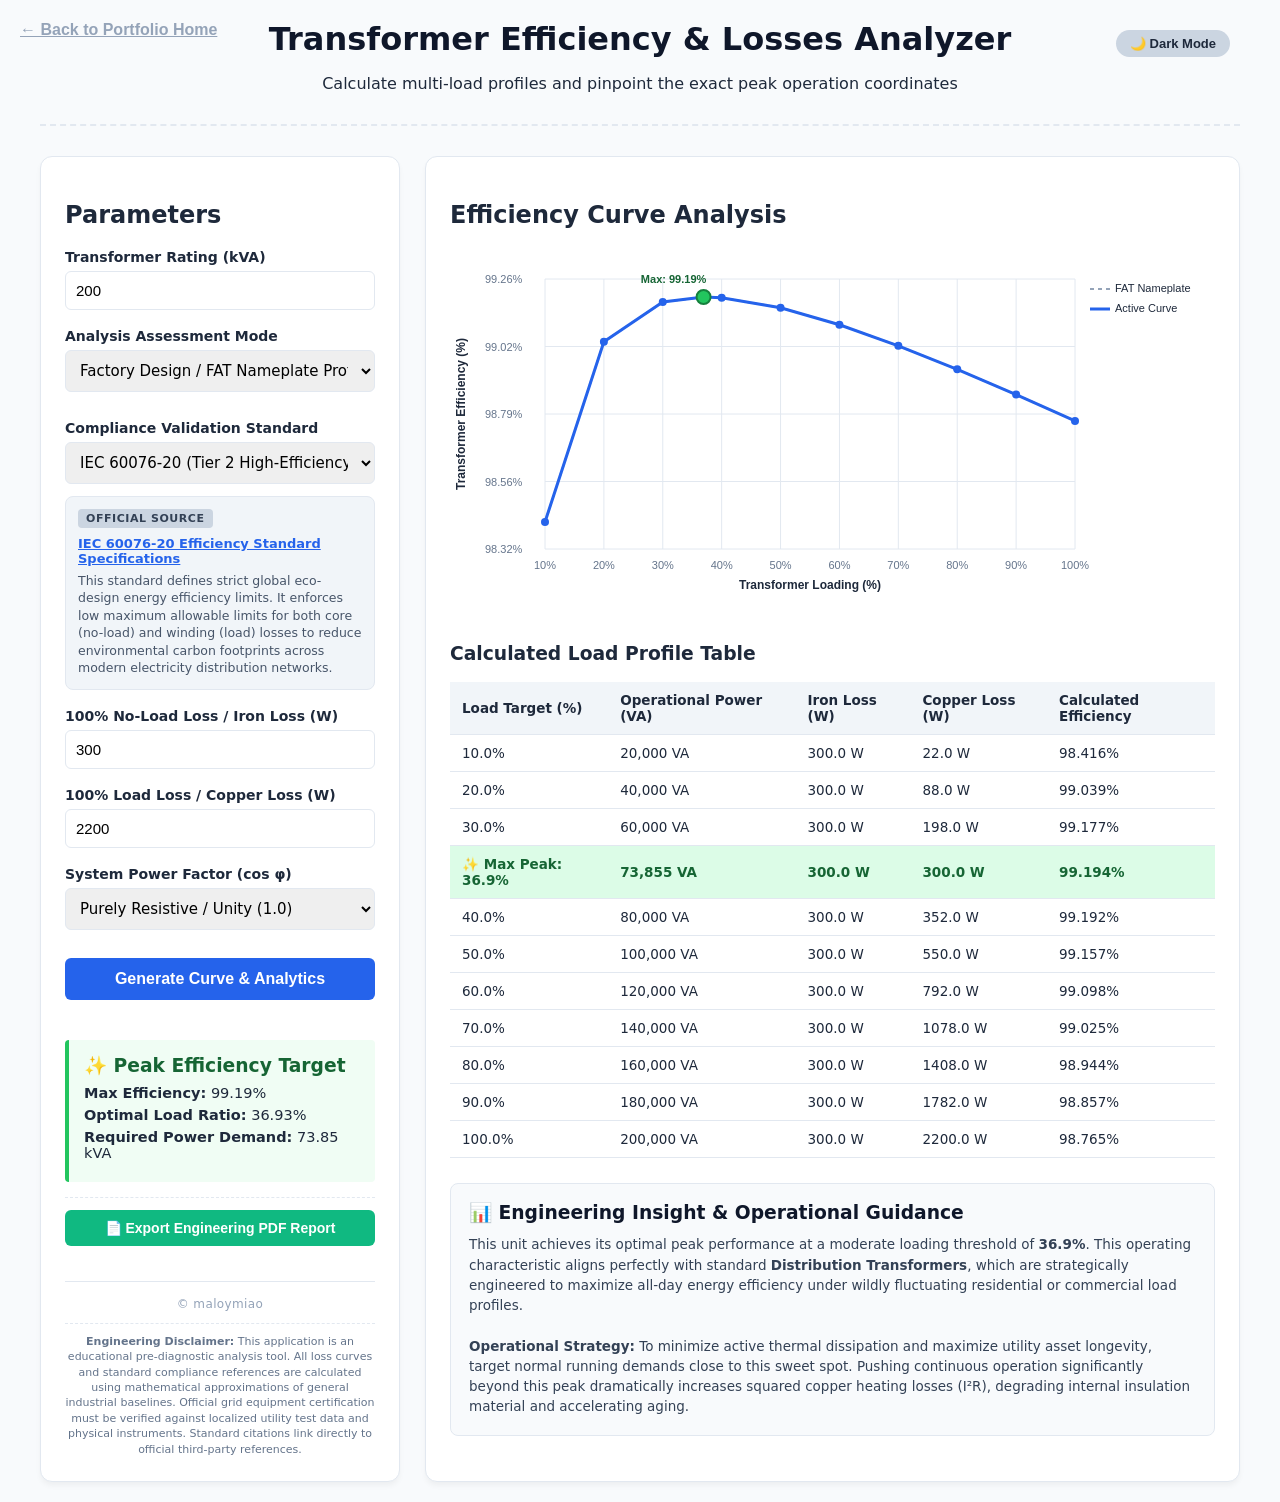
==== Transformer_eff.html @ 522612ad "Update Transformer_eff.html" ====
<!DOCTYPE html>
<html lang="en">
<head>
    <meta charset="UTF-8">
    <meta name="viewport" content="width=device-width, initial-scale=1.0">
    <title>Transformer Efficiency Profile Analyzer</title>
    <!-- Linked external style rules sheet -->
    <link rel="stylesheet" href="tx_eff_style.css">
</head>
<body>

    <div class="nav-control-header" style="position: fixed !important; top: 20px !important; left: 20px !important; z-index: 999999 !important; width: auto !important; background: transparent !important;">
        <a href="index.html" class="back-home-link" style="font-family: 'Nunito', sans-serif !important; font-size: 16px !important; font-weight: 700 !important; color: #94a3b8 !important; text-decoration: underline !important;">&larr; Back to Portfolio Home</a>
    </div>

    <div class="container">
        <header style="position: relative;">
            <h1>Transformer Efficiency & Losses Analyzer</h1>
            <p>Calculate multi-load profiles and pinpoint the exact peak operation coordinates</p>
            
            <!-- Dynamic Theme Mode Switch Button Interface Control -->
            <button id="themeToggleBtn" onclick="toggleDashboardTheme()" style="position: absolute; top: 10px; right: 10px; width: auto; padding: 6px 14px; font-size: 13px; font-weight: 600; background-color: #cbd5e1; color: #1e293b; border-radius: 20px; border: none; cursor: pointer; transition: all 0.2s;">
                🌙 Dark Mode
            </button>
        </header>

        
        <div class="grid">
            <!-- LEFT PANEL: All inputs, dropdowns, and results housed inside ONE card -->
            <div class="card">
                <h2>Parameters</h2>
                <form id="transformerForm">
                    <!-- 1. Transformer Capacity Input -->
                    <div class="form-group">
                        <label for="capacity">Transformer Rating (kVA)</label>
                        <input type="number" id="capacity" value="200" min="1" step="any" required>
                    </div>

                    <!-- Insert directly below the Transformer Capacity input field group -->
                    <div class="form-group">
                        <label for="analysisMode">Analysis Assessment Mode</label>
                        <select id="analysisMode" style="width: 100%; padding: 10px; border: 1px solid var(--border); border-radius: 6px; font-size: 15px; font-family: inherit; margin-bottom: 10px;" onchange="toggleAnalysisMode()">
                            <option value="FACTORY" selected>Factory Design / FAT Nameplate Profile</option>
                            <option value="FIELD_AUDIT">In-Service Transformer Condition Assessment</option>
                        </select>
                    </div>

                    <!-- Field Diagnostic Inputs Container (Hidden by default) -->
                    <div id="fieldDiagnosticInputs" style="display: none; padding: 12px; background-color: #f0fdf4; border-radius: 8px; border: 1px solid #bbf7d0; margin-bottom: 18px;">
                        <h4 style="margin: 0 0 10px 0; color: #166534; font-size: 13px;">⚡ Active Field Operating Parameters</h4>
    
                    <div class="form-group" style="margin-bottom: 10px;">
                        <label for="presentLoadKva" style="font-size: 12px; color: #475569;">Actual Operating Demand (Active kVA Load)</label>
                        <input type="number" id="presentLoadKva" value="100" min="0" step="any" style="padding: 6px 10px; font-size: 14px;">
                    </div>

                    <div class="form-group" style="margin-bottom: 10px;">
                        <label for="coolingType" style="font-size: 12px; color: #475569;">Insulation / Cooling Configuration Type</label>
                        <select id="coolingType" onchange="calculateAndPlot()" style="padding: 6px 10px; font-size: 14px; width: 100%; background-color: var(--card-bg); color: var(--text); border: 1px solid var(--border); border-radius: 6px;">
                            <option value="OIL_FILLED" selected>Liquid-Immersed (Oil-Cooled / ONAN / ONAF)</option>
                            <option value="DRY_TYPE">Dry-Type (Air-Cooled / Cast Resin / AN)</option>
                        </select>
                    </div>
    
                    <div class="form-group" style="margin-bottom: 5px;">
                        <label for="assetAge" style="font-size: 12px; color: #475569;">Asset In-Service Age (Years in Operation)</label>
                        <select id="assetAge" style="padding: 6px 10px; font-size: 14px; width: 100%; background-color: var(--card-bg); color: var(--text); border: 1px solid var(--border); border-radius: 6px;">
                            <option value="1.0" selected>New / Under 3 Years (No Correction)</option>
                            <option value="1.05">3 to 8 Years (+5% Copper Resistance Aging Factor)</option>
                            <option value="1.12">8 to 15 Years (+12% Copper Resistance Aging Factor)</option>
                            <option value="1.20">Over 15 Years (+20% Severe Degradation Thermal Factor)</option>
                        </select>
                    </div>
                </div>

                    <!-- 2. Compliance Dropdown & Citation Box -->
                    <div class="form-group">
                        <label for="standardRule">Compliance Validation Standard</label>
                        <select id="standardRule" style="width: 100%; padding: 10px; border: 1px solid var(--border); border-radius: 6px; font-size: 15px; font-family: inherit;">
                            <option value="IEC_TIER2">IEC 60076-20 (Tier 2 High-Efficiency Core Limits)</option>
                            <option value="IEEE_C57">IEEE C57.12.00 (Standard Industrial Baseline Limits)</option>
                        </select>
                        
                        <!-- Citation widget directly beneath the standard choice -->
                        <div id="standardCitationWrapper" style="margin-top: 12px; padding: 12px; background-color: #f1f5f9; border-radius: 8px; border: 1px solid var(--border);">
                            <div style="display: flex; align-items: center; margin-bottom: 6px; gap: 8px; flex-wrap: wrap;">
                                <span style="font-size: 11px; font-weight: 700; text-transform: uppercase; letter-spacing: 0.05em; background-color: #cbd5e1; color: #334155; padding: 3px 8px; border-radius: 4px; display: inline-block;">
                                    Official Source
                                </span>
                                <a id="standardCitationLink" href="https://taishantransformer.com" target="_blank" style="color: var(--primary); font-size: 13px; font-weight: 600; text-decoration: underline;">
                                    IEC 60076-20 Efficiency Standard Specifications
                                </a>
                            </div>
                            <p id="standardSummaryText" style="margin: 0; font-size: 12.5px; color: #475569; line-height: 1.4;">
                                This standard defines strict global eco-design energy efficiency limits. It enforces low maximum allowable limits for both core (no-load) and winding (load) losses to reduce environmental carbon footprints across modern electricity distribution networks.
                            </p>
                        </div>
                    </div>

                    <!-- 3. No-Load Loss Input -->
                    <div class="form-group">
                        <label for="ironLoss">100% No-Load Loss / Iron Loss (W)</label>
                        <input type="number" id="ironLoss" value="300" min="1" step="any" required>
                    </div>

                    <!-- 4. Full-Load Loss Input -->
                    <div class="form-group">
                        <label for="copperLoss">100% Load Loss / Copper Loss (W)</label>
                        <input type="number" id="copperLoss" value="2200" min="1" step="any" required>
                    </div>

                    <!-- 5. System Power Factor Dropdown -->
                    <div class="form-group">
                        <label for="powerFactorPreset">System Power Factor (cos φ)</label>
                        <select id="powerFactorPreset" style="width: 100%; padding: 10px; border: 1px solid var(--border); border-radius: 6px; font-size: 15px; font-family: inherit; margin-bottom: 10px;" onchange="toggleCustomPfField()">
                            <option value="1.0" selected>Purely Resistive / Unity (1.0)</option>
                            <option value="0.85">Standard Industrial Load (0.85)</option>
                            <option value="0.80">Commercial Baseline (0.80)</option>
                            <option value="0.70">Heavy Induction / Motors (0.70)</option>
                            <option value="CUSTOM">Custom Value...</option>
                        </select>
                        
                        <div id="customPfWrapper" style="display: none;">
                            <label for="powerFactor" style="font-size: 12px; color: #64748b; margin-top: 5px;">Enter Custom Power Factor</label>
                            <input type="number" id="powerFactor" value="1.0" min="0.1" max="1.0" step="0.01">
                        </div>
                    </div>

                    <button type="submit" style="margin-bottom: 20px;">Generate Curve & Analytics</button>
                </form>

                <!-- Peak Efficiency Summary Stays inside the parameters card panel -->
                <div id="peakSummary" class="results-box" style="display: none;">
                    <h3>✨ Peak Efficiency Target</h3>
                    <p><strong>Max Efficiency:</strong> <span id="maxEffVal">0.00</span>%</p>
                    <p><strong>Optimal Load Ratio:</strong> <span id="maxEffLoad">0.00</span>%</p>
                    <p><strong>Required Power Demand:</strong> <span id="maxEffKva">0.00</span> kVA</p>
                </div>
                    <div id="pdfExportContainer" style="margin-top: 15px; padding-top: 12px; border-top: 1px dashed var(--border);">
                        <button type="button" id="downloadPdfBtn" onclick="generatePdfReport()" style="width: 100%; padding: 10px 14px; font-size: 14px; font-weight: 600; background-color: #10b981; color: white; border: none; border-radius: 6px; cursor: pointer; transition: background 0.2s; display: flex; align-items: center; justify-content: center; gap: 6px;">
                            📄 Export Engineering PDF Report
                        </button>
                    </div>
                    <div id="reportFooterGroup" style="margin-top: 35px;">
                    
                    <div style="border-top: 1px solid var(--border); padding-top: 15px; text-align: center; font-size: 12px; color: #94a3b8; font-weight: 500; letter-spacing: 0.03em; margin-bottom: 12px;">
                        © maloymiao
                    </div>
                        <div style="font-size: 11px; color: #64748b; text-align: center; max-width: 500px; margin-left: auto; margin-right: auto; line-height: 1.4; padding-top: 10px; border-top: 1px dashed var(--border);">
                            <strong>Engineering Disclaimer:</strong> This application is an educational pre-diagnostic analysis tool. All loss curves and standard compliance references are calculated using mathematical approximations of general industrial baselines. Official grid equipment certification must be verified against localized utility test data and physical instruments. Standard citations link directly to official third-party references.
                        </div>
                    </div>
                </div>

            <!-- RIGHT PANEL: Stays completely clean for visual analysis charts and tables -->
            <div class="card">
                <h2>Efficiency Curve Analysis</h2>
                <div style="position: relative; width: 100%; height: 350px; margin-bottom: 20px;">
                    <canvas id="efficiencyChart"></canvas>
                </div>
                
                <div class="table-container">
                    <h3>Calculated Load Profile Table</h3>
                    <table id="dataTable">
                        <thead>
                            <tr>
                                <th>Load Target (%)</th>
                                <th>Operational Power (VA)</th>
                                <th>Iron Loss (W)</th>
                                <th>Copper Loss (W)</th>
                                <th>Calculated Efficiency</th>
                            </tr>
                        </thead>
                        <tbody></tbody>
                    </table>
                    <!-- Paste directly underneath the closing table tag on the right side card -->
                    <div id="engineeringConclusionBox" style="margin-top: 25px; padding: 18px; background-color: #f8fafc; border-radius: 8px; border: 1px solid var(--border); display: none;">
                        <h3 style="margin: 0 0 10px 0; color: #0f172a; display: flex; align-items: center; gap: 6px;">
                            📊 Engineering Insight & Operational Guidance
                        </h3>
                        <p id="conclusionText" style="margin: 0; font-size: 13.5px; color: #334155; line-height: 1.5;">
                            Generating operational recommendations...
                        </p>
                    </div>
                </div>
            </div>
        </div>
    </div>

    <!-- Linked decoupled javascript file logic script -->
    <script src="tx_eff_app.js"></script>
</body>
</html>
---- tx_eff_style.css ----
:root {
    --primary: #2563eb;
    --primary-hover: #1d4ed8;
    --bg: #f8fafc;
    --card-bg: #ffffff;
    --text: #1e293b;
    --border: #e2e8f0;
}

/* ========================================================================= */
/* INJECT THESE DARK MODE CSS COLOR VARIABLE THEMES OVERRIDES HERE: */
/* ========================================================================= */
body.dark-theme {
    --bg: #0f172a;          /* Dark Slate Midnight background color */
    --card-bg: #1e293b;     /* Deep card workspace backgrounds */
    --text: #f1f5f9;         /* High contrast soft white text titles */
    --border: #334155;       /* Subdued charcoal border lines boundaries */
}

/* Dark layout refinement overrides for table headers, form inputs, and buttons */
body.dark-theme th { background-color: #334155; color: #f1f5f9; }
body.dark-theme input, body.dark-theme select { background-color: #1e293b; color: #f1f5f9; border-color: #334155; }
body.dark-theme #standardCitationWrapper { background-color: #334155; border-color: #475569; }
body.dark-theme #standardCitationWrapper p { color: #cbd5e1 !important; }
body.dark-theme #engineeringConclusionBox { background-color: #334155; border-color: #475569; }
body.dark-theme #engineeringConclusionBox p { color: #cbd5e1 !important; }
body.dark-theme h1, body.dark-theme h2, body.dark-theme h3 { color: #ffffff !important; }
body.dark-theme tr:hover { background-color: #334155; }
body.dark-theme #fieldDiagnosticInputs { background-color: #1e293b; border-color: #334155; }
body.dark-theme #fieldDiagnosticInputs h4 { color: #22c55e !important; }
/* ========================================================================= */

body {
    font-family: 'Segoe UI', system-ui, -apple-system, sans-serif;
    background-color: var(--bg);
    color: var(--text);
    margin: 0;
    padding: 20px;
}

.container {
    max-width: 1200px;
    margin: 0 auto;
}

header {
    text-align: center;
    margin-bottom: 30px;
    border-bottom: 2px dashed var(--border);
    padding-bottom: 15px;
}

h1 { 
    margin: 0 0 5px 0; 
    color: #0f172a; 
}

.grid {
    display: grid;
    grid-template-columns: 1fr;
    gap: 25px;
}

@media (min-width: 768px) {
    .grid { grid-template-columns: 360px 1fr; }
}

.card {
    background: var(--card-bg);
    padding: 24px;
    border-radius: 12px;
    box-shadow: 0 4px 6px -1px rgb(0 0 0 / 0.05);
    border: 1px solid var(--border);
}

.form-group { 
    margin-bottom: 18px; 
}

label {
    display: block;
    font-weight: 600;
    margin-bottom: 6px;
    font-size: 14px;
}

input {
    width: 100%;
    padding: 10px;
    border: 1px solid var(--border);
    border-radius: 6px;
    font-size: 15px;
    box-sizing: border-box;
}

input:focus {
    outline: 2px solid var(--primary);
    outline-offset: -1px;
}

button {
    width: 100%;
    padding: 12px;
    background-color: var(--primary);
    color: white;
    border: none;
    border-radius: 6px;
    font-size: 16px;
    font-weight: 600;
    cursor: pointer;
    transition: background 0.2s;
}

button:hover { 
    background-color: var(--primary-hover); 
}

.results-box {
    margin-top: 20px;
    padding: 15px;
    background-color: #f0fdf4;
    border-left: 4px solid #22c55e;
    border-radius: 4px;
}

.results-box h3 { 
    margin: 0 0 8px 0; 
    color: #166534; 
}

.results-box p { 
    margin: 6px 0; 
    font-size: 14.5px; 
}

.table-container { 
    margin-top: 25px; 
    overflow-x: auto; 
}

table {
    width: 100%;
    border-collapse: collapse;
    text-align: left;
    font-size: 13.5px;
}

th, td { 
    padding: 10px 12px; 
    border-bottom: 1px solid var(--border); 
}

th { 
    background-color: #f1f5f9; 
    font-weight: 600; 
}

tr:hover { 
    background-color: #f8fafc; 
}

.highlight {
    background-color: #dcfce7 !important;
    font-weight: bold;
    color: #166534;
}

/* Highlights empty required inputs with a soft amber border outline */
input:invalid {
    border-color: #f59e0b;
    background-color: #fffbeb;
}
/* Restructures tables and charts seamlessly for narrow mobile viewports */
@media (max-width: 600px) {
    body {
        padding: 10px; /* Gives more room on tight screens */
    }
    th, td {
        padding: 8px 6px; /* Shrinks cell spacing slightly */
        font-size: 11px;  /* Shrinks text size so it fits perfectly on phone screens */
    }
    h1 {
        font-size: 22px; /* Scales header down safely */
    }
}

/* ========================================================================= */
/* INJECT OR REPLACE THESE HIGH-CONTRAST MOBILE RESPONSIVE DARK OVERRIDES */
/* ========================================================================= */
body.dark-theme .results-box { 
    background-color: #064e3b !important; /* Deep forest green container */
    border-left: 5px solid #22c55e !important; 
}
body.dark-theme .results-box h3 { color: #4ade80 !important; } /* Bright light-green titles */
body.dark-theme .results-box p, body.dark-theme .results-box span { color: #f1f5f9 !important; } /* Crisp white text variables */

body.dark-theme #dataTable tr[style*="background-color"] { 
    background-color: #78350f !important; /* Rich amber-brown instead of bright yellow */
    color: #fef3c7 !important; /* Crisp cream white row text strings */
}

body.dark-theme #engineeringConclusionBox { 
    background-color: #1e293b !important; /* Deep solid charcoal background panel card */
    border-color: #475569 !important; 
}
body.dark-theme #engineeringConclusionBox h3 { color: #ffffff !important; }
body.dark-theme #engineeringConclusionBox p, body.dark-theme #engineeringConclusionBox strong { 
    color: #cbd5e1 !important; /* High contrast soft gray reading text */
}

body.dark-theme #standardCitationWrapper { 
    background-color: #1e293b !important; /* Deep solid charcoal parameter citation box */
    border-color: #475569 !important; 
}
body.dark-theme #standardCitationWrapper p { color: #cbd5e1 !important; }
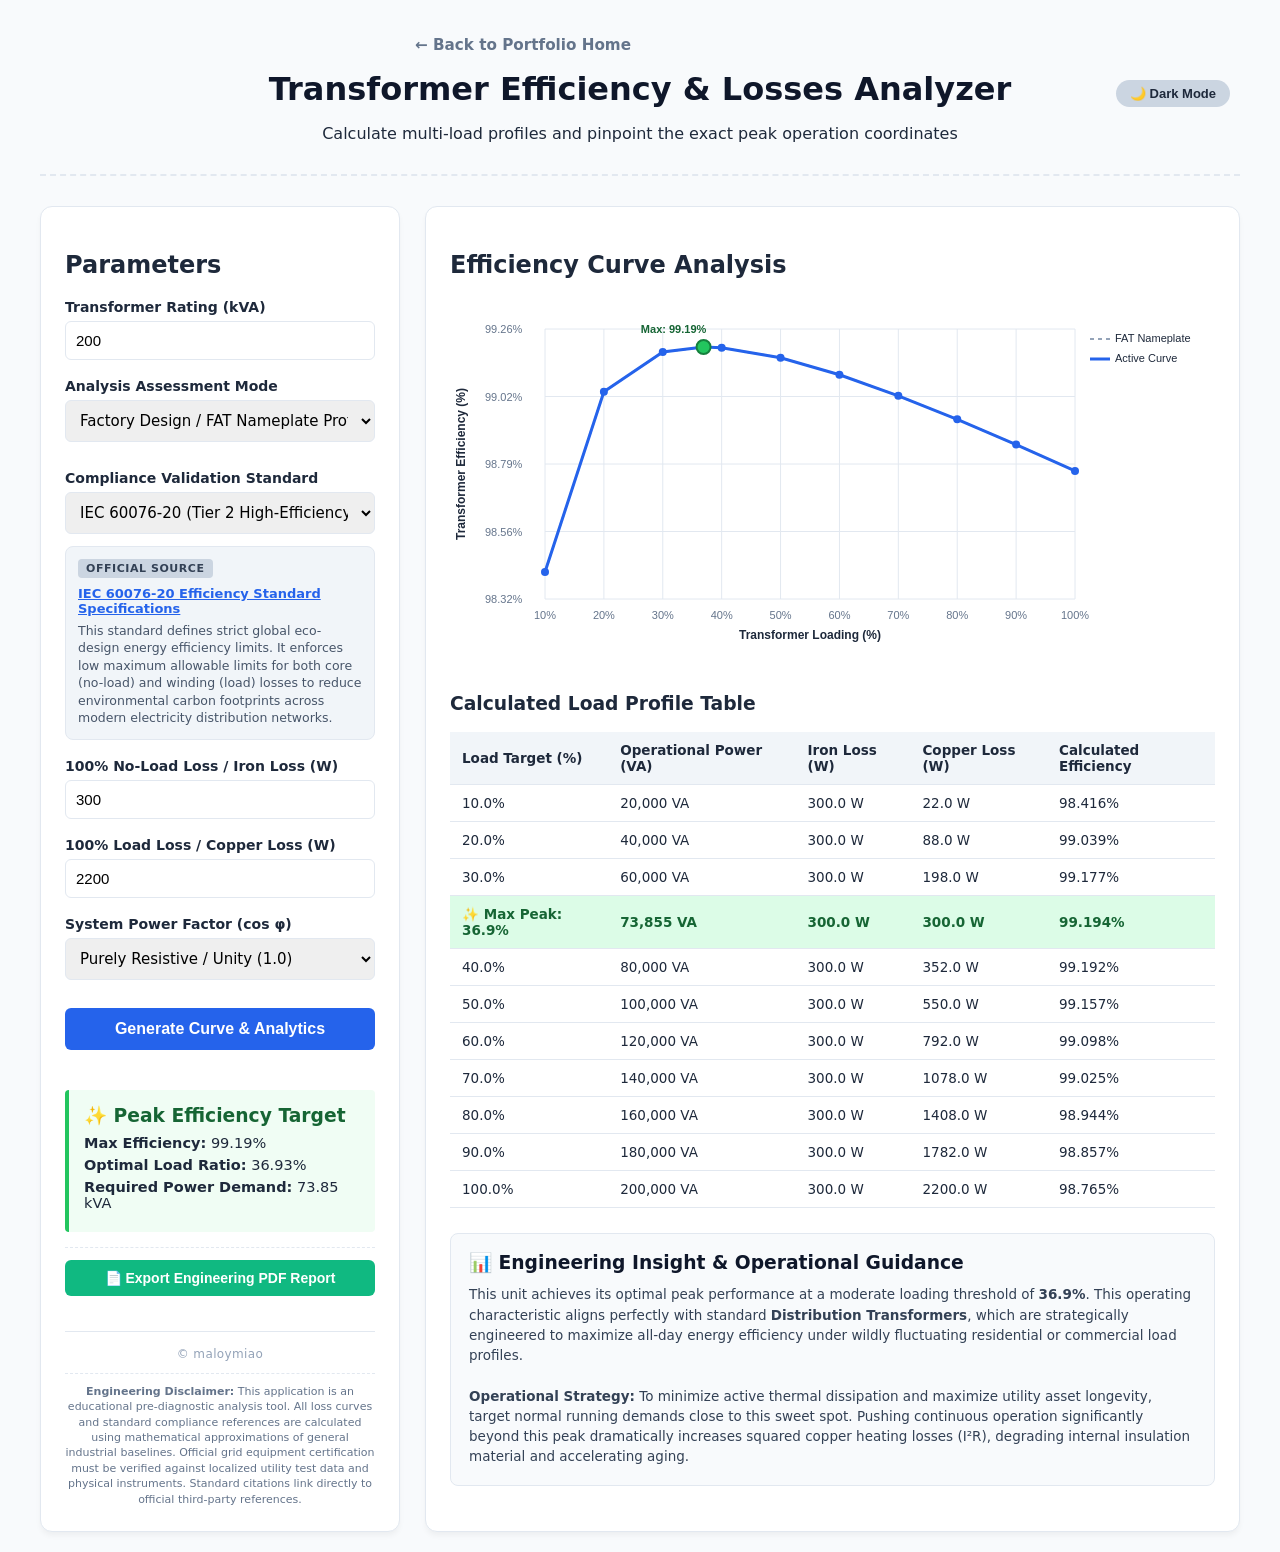
==== commit c6ef069b: "Add files via upload" ====
--- a/Transformer_eff.html
+++ b/Transformer_eff.html
@@ -9,8 +9,11 @@
 </head>
 <body>
 
-    <div class="nav-control-header" style="position: fixed !important; top: 20px !important; left: 20px !important; z-index: 999999 !important; width: auto !important; background: transparent !important;">
-        <a href="index.html" class="back-home-link" style="font-family: 'Nunito', sans-serif !important; font-size: 16px !important; font-weight: 700 !important; color: #94a3b8 !important; text-decoration: underline !important;">&larr; Back to Portfolio Home</a>
+    <!-- Clean, Static Navigation Link Row that disappears naturally when you scroll down -->
+    <div style="width: 100%; max-width: 450px; margin: 1rem auto 1rem auto; padding: 0 15px; display: flex; justify-content: flex-start;">
+        <a href="index.html" style="color: #64748b; text-decoration: none; font-size: 0.95rem; font-weight: 700; display: inline-flex; align-items: center; gap: 6px; transition: color 0.2s;">
+            &larr; Back to Portfolio Home
+        </a>
     </div>
 
     <div class="container">
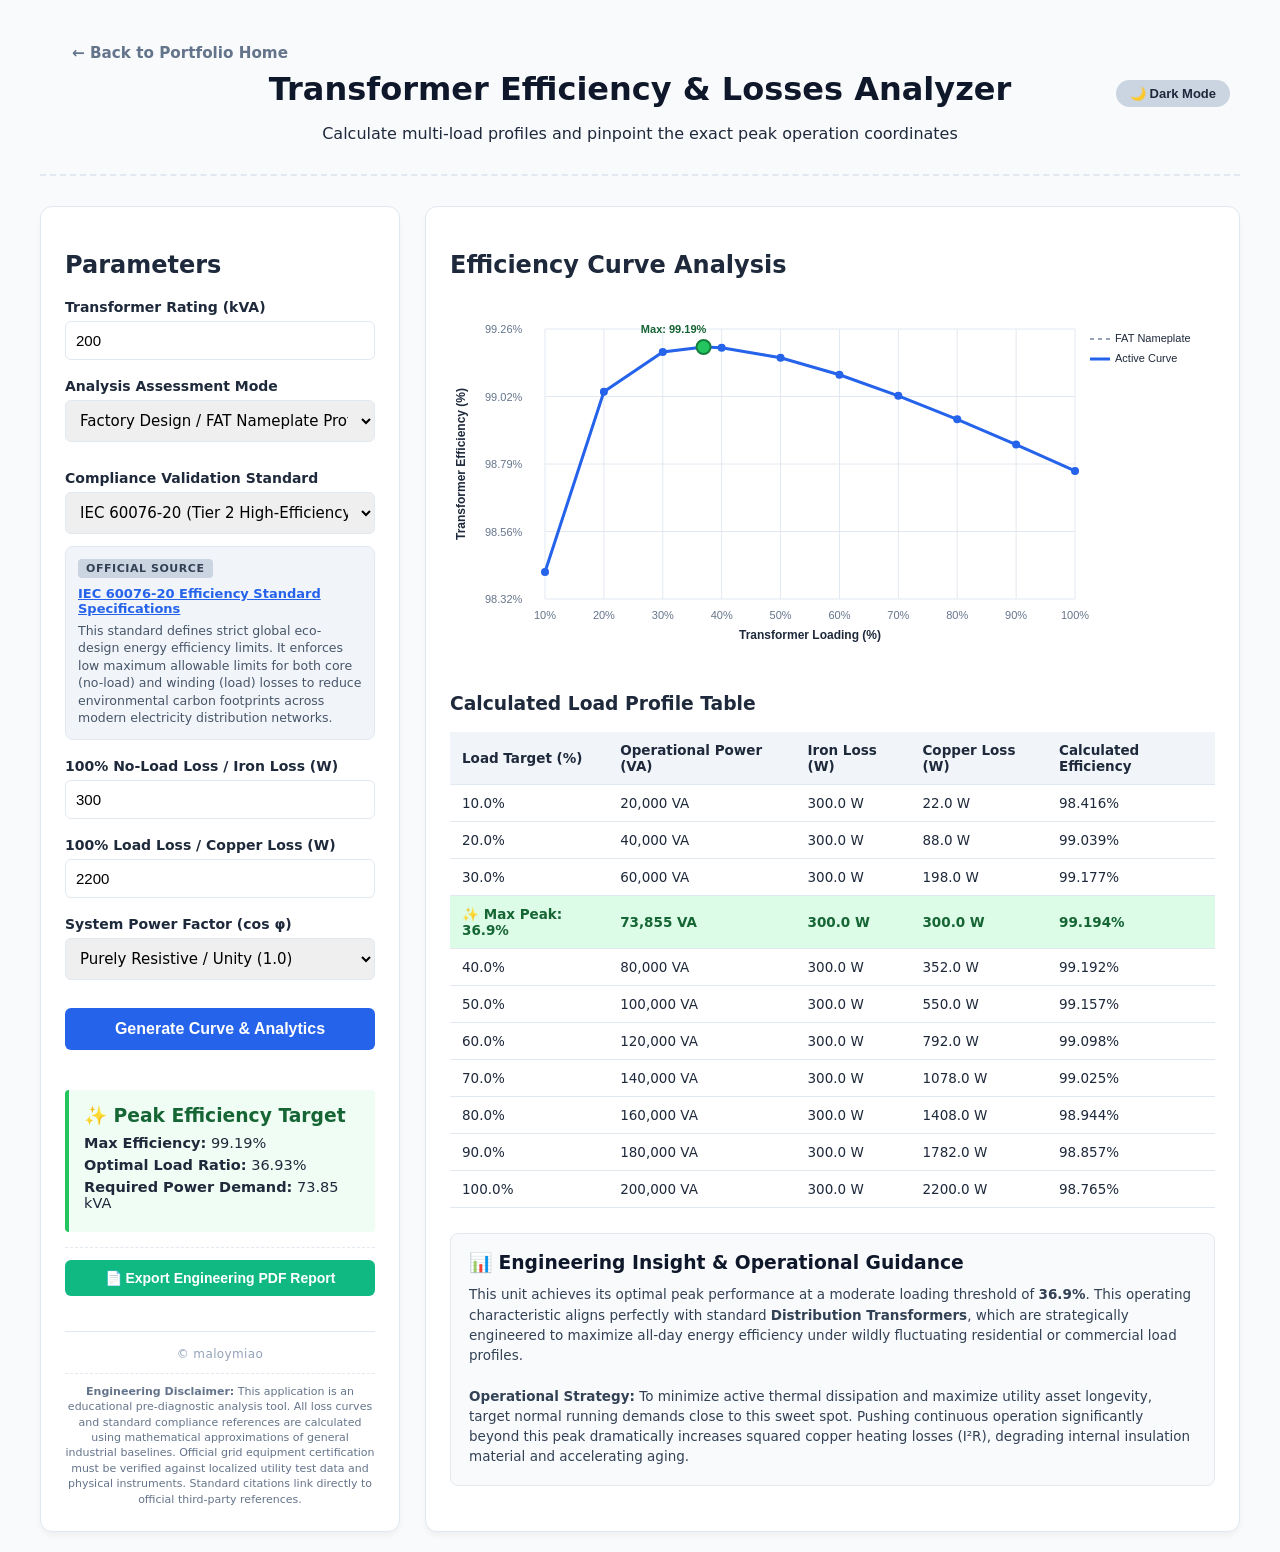
==== commit 20e8ef67: "Update Transformer_eff.html" ====
--- a/Transformer_eff.html
+++ b/Transformer_eff.html
@@ -10,8 +10,8 @@
 <body>
 
     <!-- Clean, Static Navigation Link Row that disappears naturally when you scroll down -->
-    <div style="width: 100%; max-width: 450px; margin: 1rem auto 1rem auto; padding: 0 15px; display: flex; justify-content: flex-start;">
-        <a href="index.html" style="color: #64748b; text-decoration: none; font-size: 0.95rem; font-weight: 700; display: inline-flex; align-items: center; gap: 6px; transition: color 0.2s;">
+    <div style="width: 100%; max-width: 1200px; margin: 1.5rem auto 0.5rem auto; padding: 0 2rem; display: flex; justify-content: flex-start; box-sizing: border-box;">
+        <a href="index.html" style="color: #64748b; text-decoration: none; font-size: 0.95rem; font-weight: 700; transition: color 0.2s; display: inline-flex; align-items: center; gap: 6px;">
             &larr; Back to Portfolio Home
         </a>
     </div>
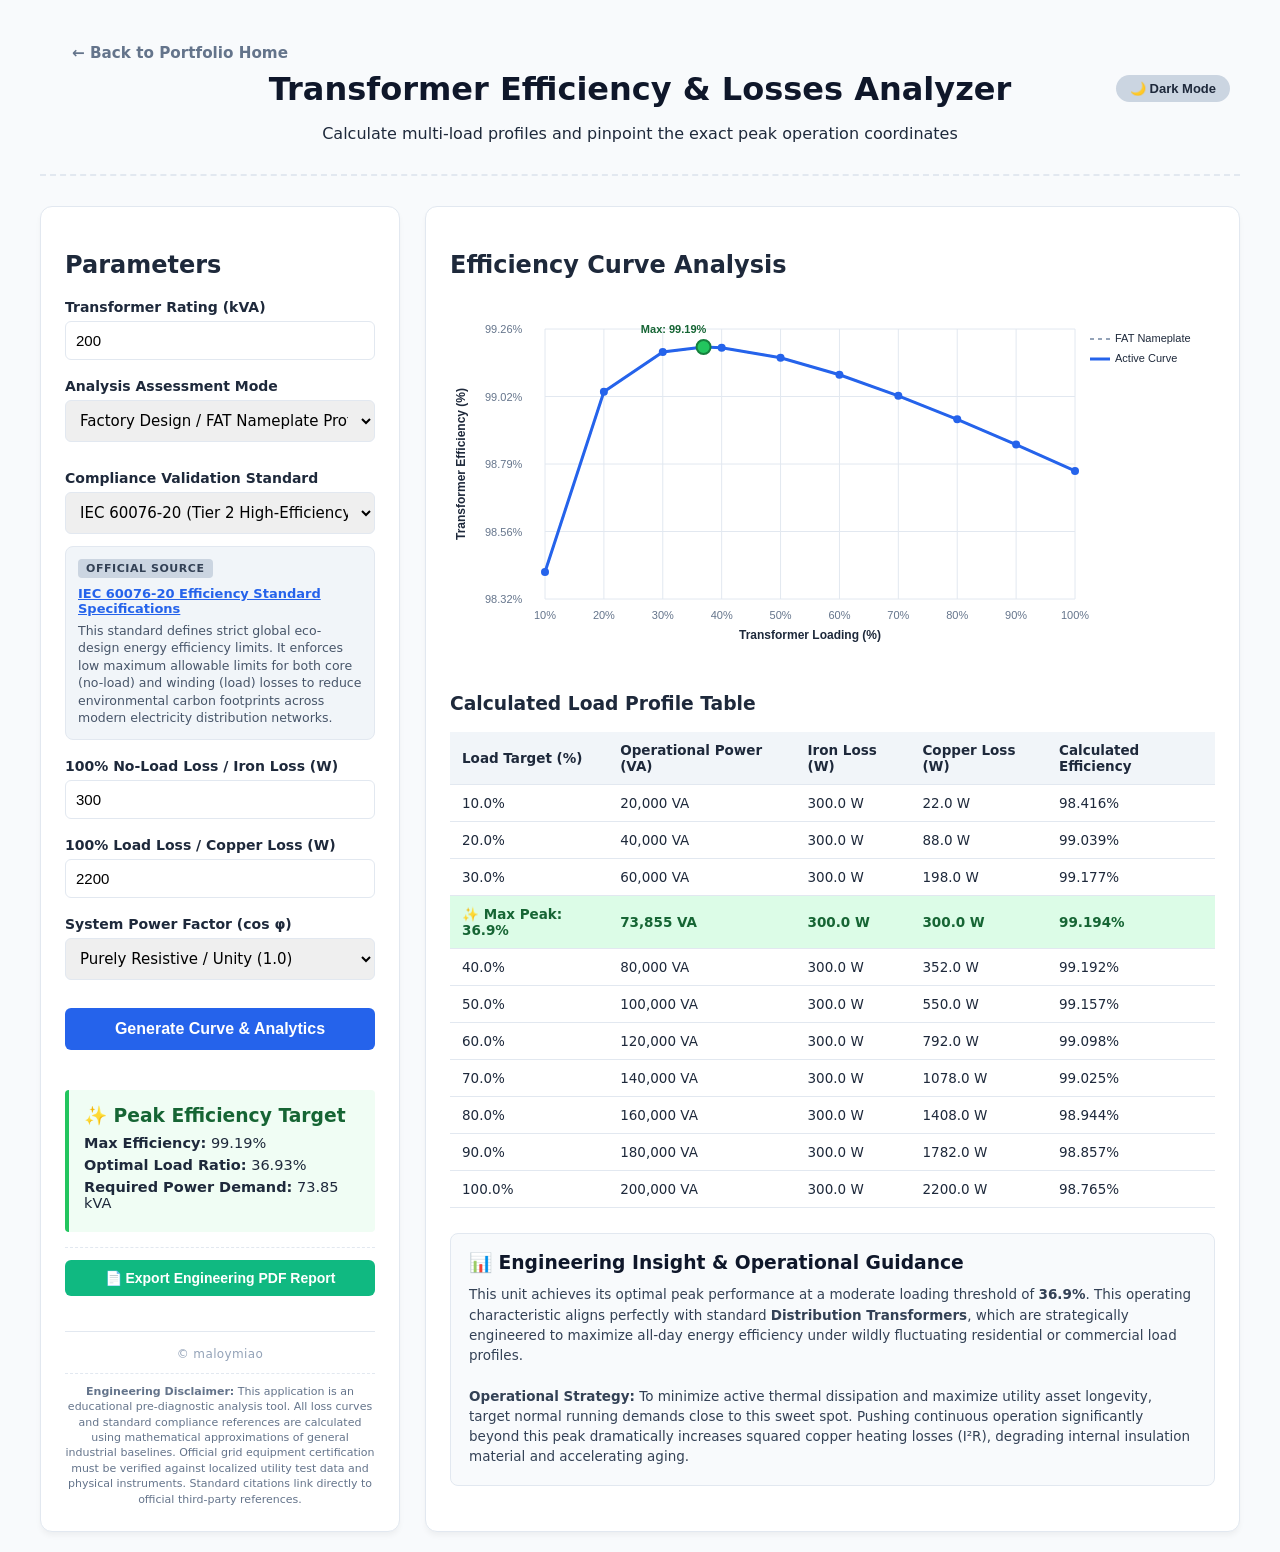
==== commit 3cefc054: "Update Transformer_eff.html" ====
--- a/Transformer_eff.html
+++ b/Transformer_eff.html
@@ -22,7 +22,7 @@
             <p>Calculate multi-load profiles and pinpoint the exact peak operation coordinates</p>
             
             <!-- Dynamic Theme Mode Switch Button Interface Control -->
-            <button id="themeToggleBtn" onclick="toggleDashboardTheme()" style="position: absolute; top: 10px; right: 10px; width: auto; padding: 6px 14px; font-size: 13px; font-weight: 600; background-color: #cbd5e1; color: #1e293b; border-radius: 20px; border: none; cursor: pointer; transition: all 0.2s;">
+            <button id="themeToggleBtn" onclick="toggleDashboardTheme()" style="position: absolute; top: 5px; right: 10px; width: auto; padding: 6px 14px; font-size: 13px; font-weight: 600; background-color: #cbd5e1; color: #1e293b; border-radius: 20px; border: none; cursor: pointer; transition: all 0.2s;">
                 🌙 Dark Mode
             </button>
         </header>
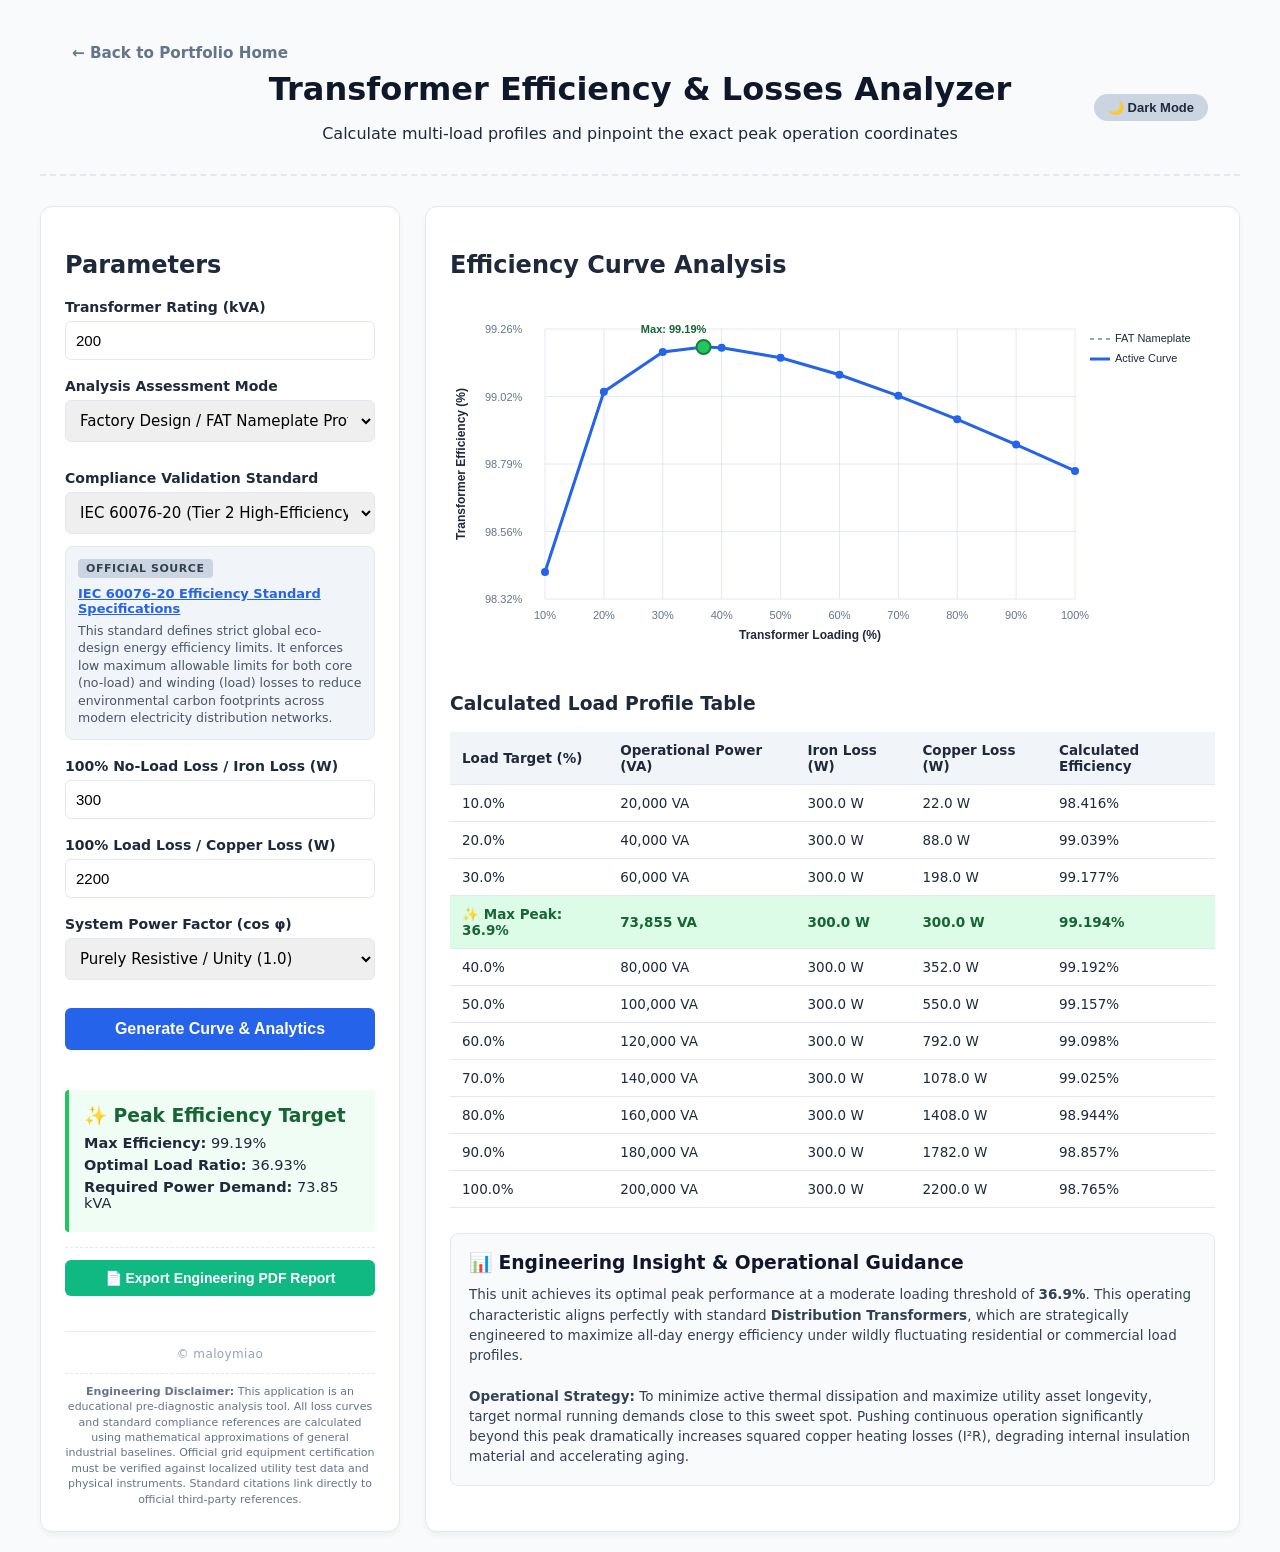
==== commit cf207fb8: "Update Transformer_eff.html" ====
--- a/Transformer_eff.html
+++ b/Transformer_eff.html
@@ -22,7 +22,7 @@
             <p>Calculate multi-load profiles and pinpoint the exact peak operation coordinates</p>
             
             <!-- Dynamic Theme Mode Switch Button Interface Control -->
-            <button id="themeToggleBtn" onclick="toggleDashboardTheme()" style="position: absolute; top: 5px; right: 10px; width: auto; padding: 6px 14px; font-size: 13px; font-weight: 600; background-color: #cbd5e1; color: #1e293b; border-radius: 20px; border: none; cursor: pointer; transition: all 0.2s;">
+            <button id="themeToggleBtn" onclick="toggleDashboardTheme()" style="position: absolute; top: 1.5rem; right: 2rem; width: auto; padding: 6px 14px; font-size: 13px; font-weight: 600; background-color: #cbd5e1; color: #1e293b; border-radius: 20px; border: none; cursor: pointer; transition: all 0.2s;">
                 🌙 Dark Mode
             </button>
         </header>
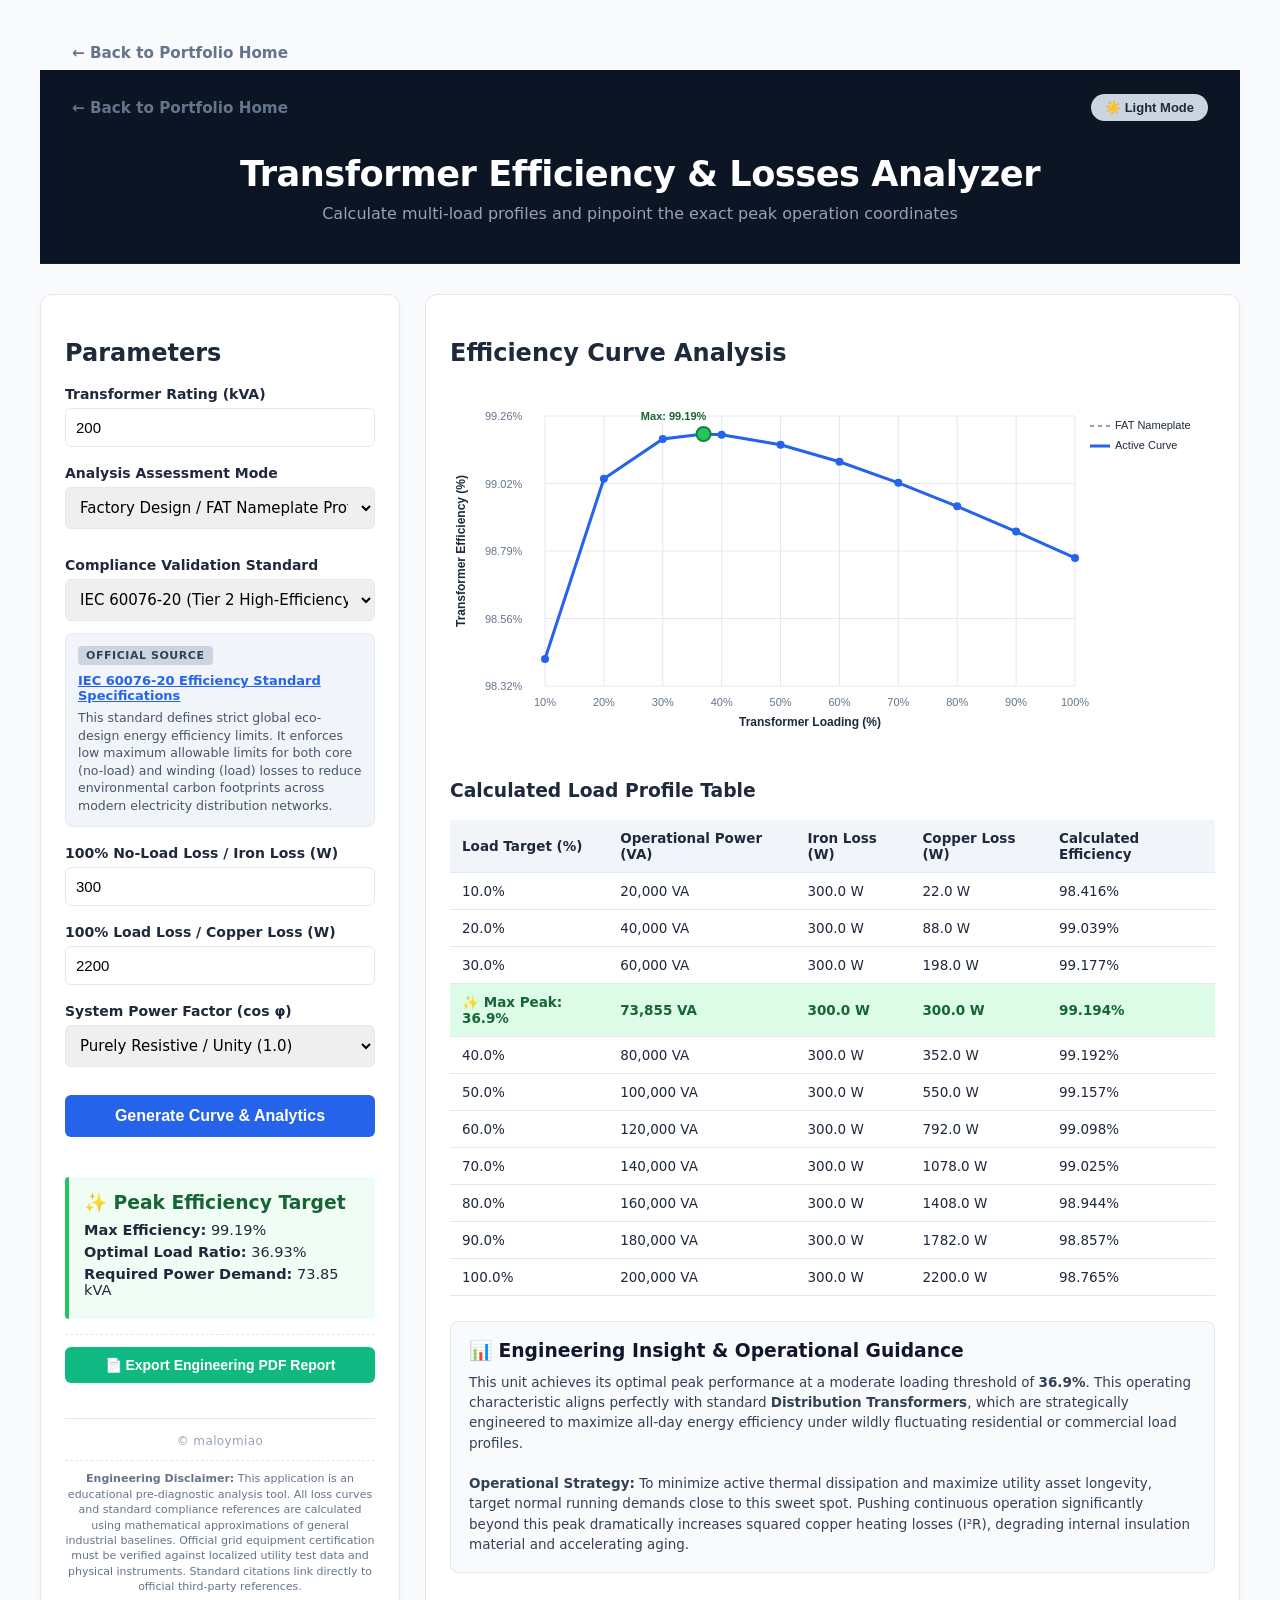
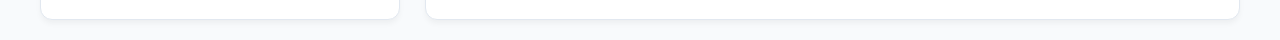
==== commit dd5d592d: "Update Transformer_eff.html" ====
--- a/Transformer_eff.html
+++ b/Transformer_eff.html
@@ -17,16 +17,27 @@
     </div>
 
     <div class="container">
-        <header style="position: relative;">
-            <h1>Transformer Efficiency & Losses Analyzer</h1>
-            <p>Calculate multi-load profiles and pinpoint the exact peak operation coordinates</p>
-            
-            <!-- Dynamic Theme Mode Switch Button Interface Control -->
-            <button id="themeToggleBtn" onclick="toggleDashboardTheme()" style="position: absolute; top: 1.5rem; right: 2rem; width: auto; padding: 6px 14px; font-size: 13px; font-weight: 600; background-color: #cbd5e1; color: #1e293b; border-radius: 20px; border: none; cursor: pointer; transition: all 0.2s;">
-                🌙 Dark Mode
-            </button>
+     
+        <header style="background-color: #0b1523; padding: 1.5rem 2rem 2.5rem 2rem; position: relative; box-sizing: border-box; text-align: center; border-bottom: 1px solid rgba(255,255,255,0.05);">
+    
+            <div style="display: flex; justify-content: space-between; align-items: center; width: 100%; margin-bottom: 2rem;">
+                <a href="index.html" style="color: #64748b; text-decoration: none; font-size: 0.95rem; font-weight: 700; transition: color 0.2s; display: inline-flex; align-items: center; gap: 6px;">
+                    &larr; Back to Portfolio Home
+                </a>
+                <button id="themeToggleBtn" onclick="toggleDashboardTheme()" style="width: auto; padding: 6px 14px; font-size: 13px; font-weight: 600; background-color: #cbd5e1; color: #1e293b; border-radius: 20px; border: none; cursor: pointer; transition: all 0.2s;">
+                    ☀️ Light Mode
+                </button>
+            </div>
+
+             <div style="width: 100%;">
+                <h1 style="color: #ffffff; font-size: 2.2rem; font-weight: 800; margin: 0 0 0.6rem 0; font-family: system-ui, sans-serif; letter-spacing: -0.5px;">
+                    Transformer Efficiency & Losses Analyzer
+                </h1>
+                <p style="color: #94a3b8; font-size: 1rem; margin: 0; font-weight: 500; font-family: system-ui, sans-serif;">
+                    Calculate multi-load profiles and pinpoint the exact peak operation coordinates
+                </p>
+            </div>
         </header>
-
         
         <div class="grid">
             <!-- LEFT PANEL: All inputs, dropdowns, and results housed inside ONE card -->
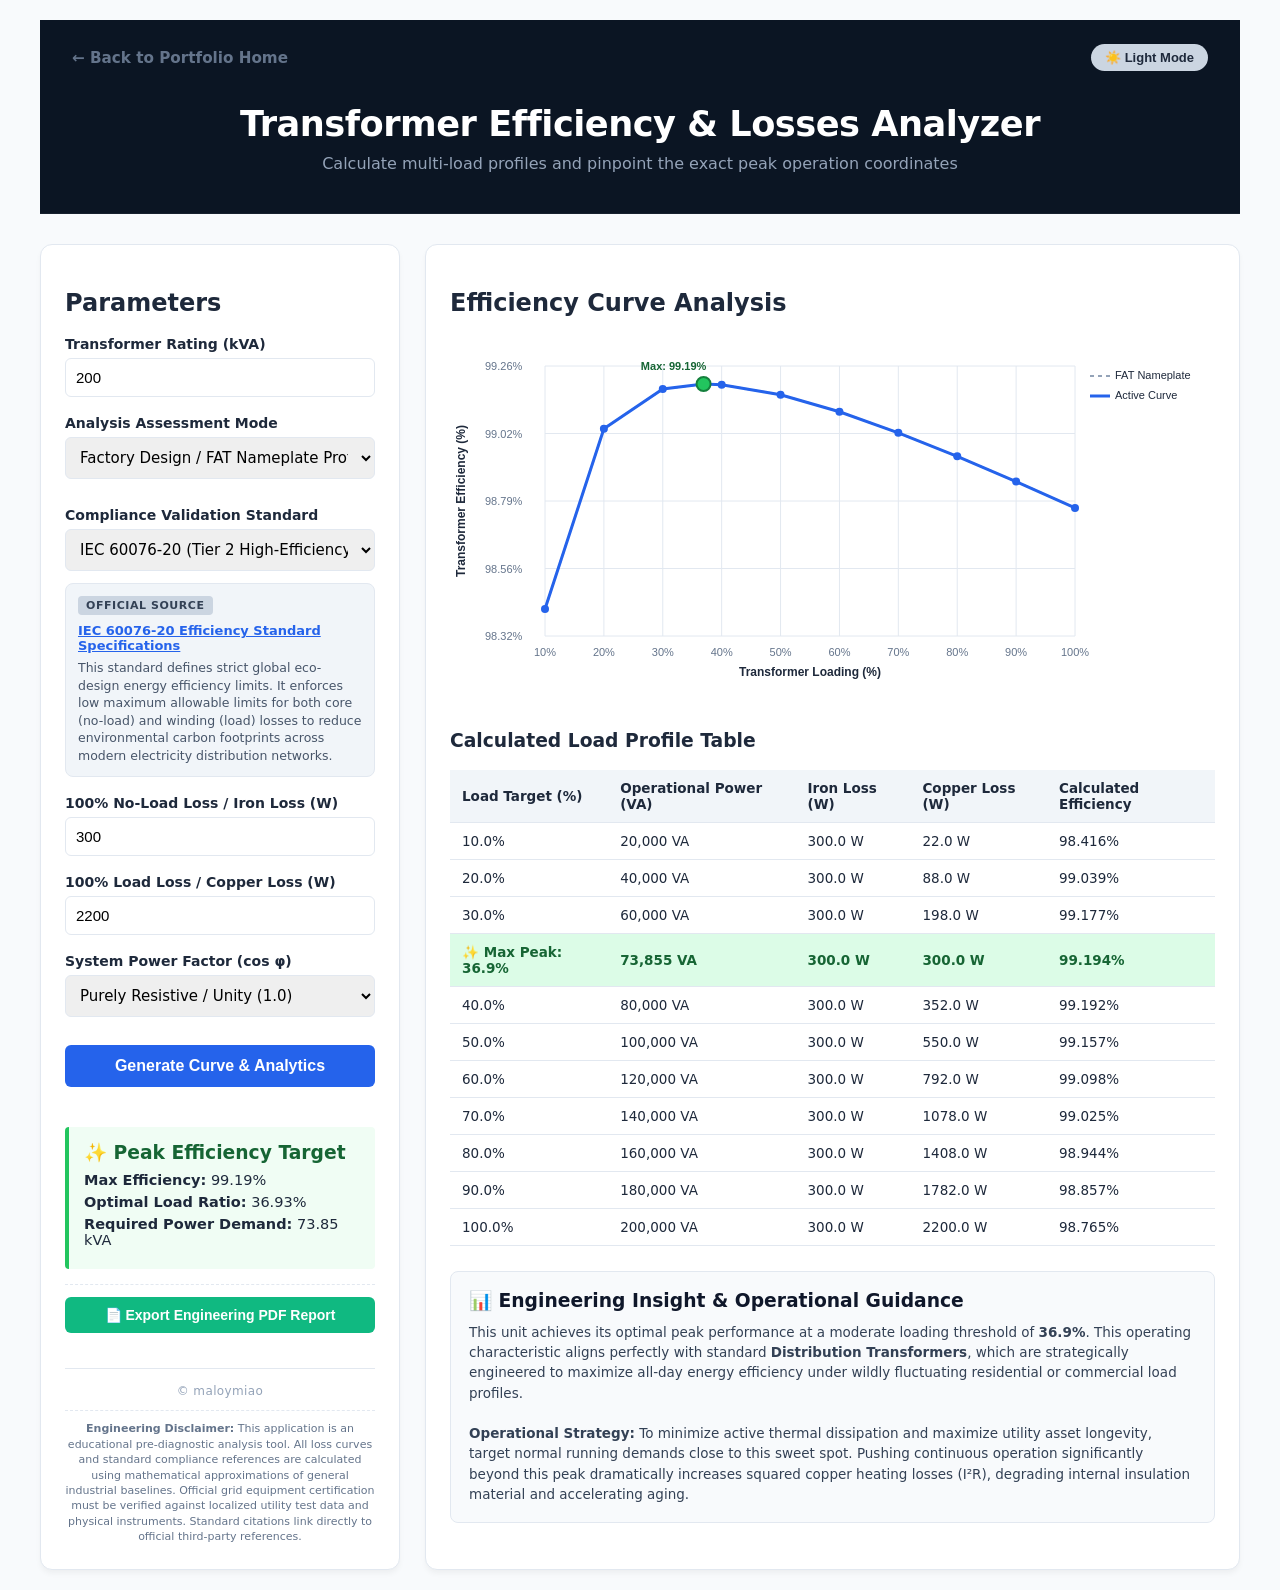
==== commit 493cccf2: "Update Transformer_eff.html" ====
--- a/Transformer_eff.html
+++ b/Transformer_eff.html
@@ -9,14 +9,7 @@
 </head>
 <body>
 
-    <!-- Clean, Static Navigation Link Row that disappears naturally when you scroll down -->
-    <div style="width: 100%; max-width: 1200px; margin: 1.5rem auto 0.5rem auto; padding: 0 2rem; display: flex; justify-content: flex-start; box-sizing: border-box;">
-        <a href="index.html" style="color: #64748b; text-decoration: none; font-size: 0.95rem; font-weight: 700; transition: color 0.2s; display: inline-flex; align-items: center; gap: 6px;">
-            &larr; Back to Portfolio Home
-        </a>
-    </div>
-
-    <div class="container">
+        <div class="container">
      
         <header style="background-color: #0b1523; padding: 1.5rem 2rem 2.5rem 2rem; position: relative; box-sizing: border-box; text-align: center; border-bottom: 1px solid rgba(255,255,255,0.05);">
     
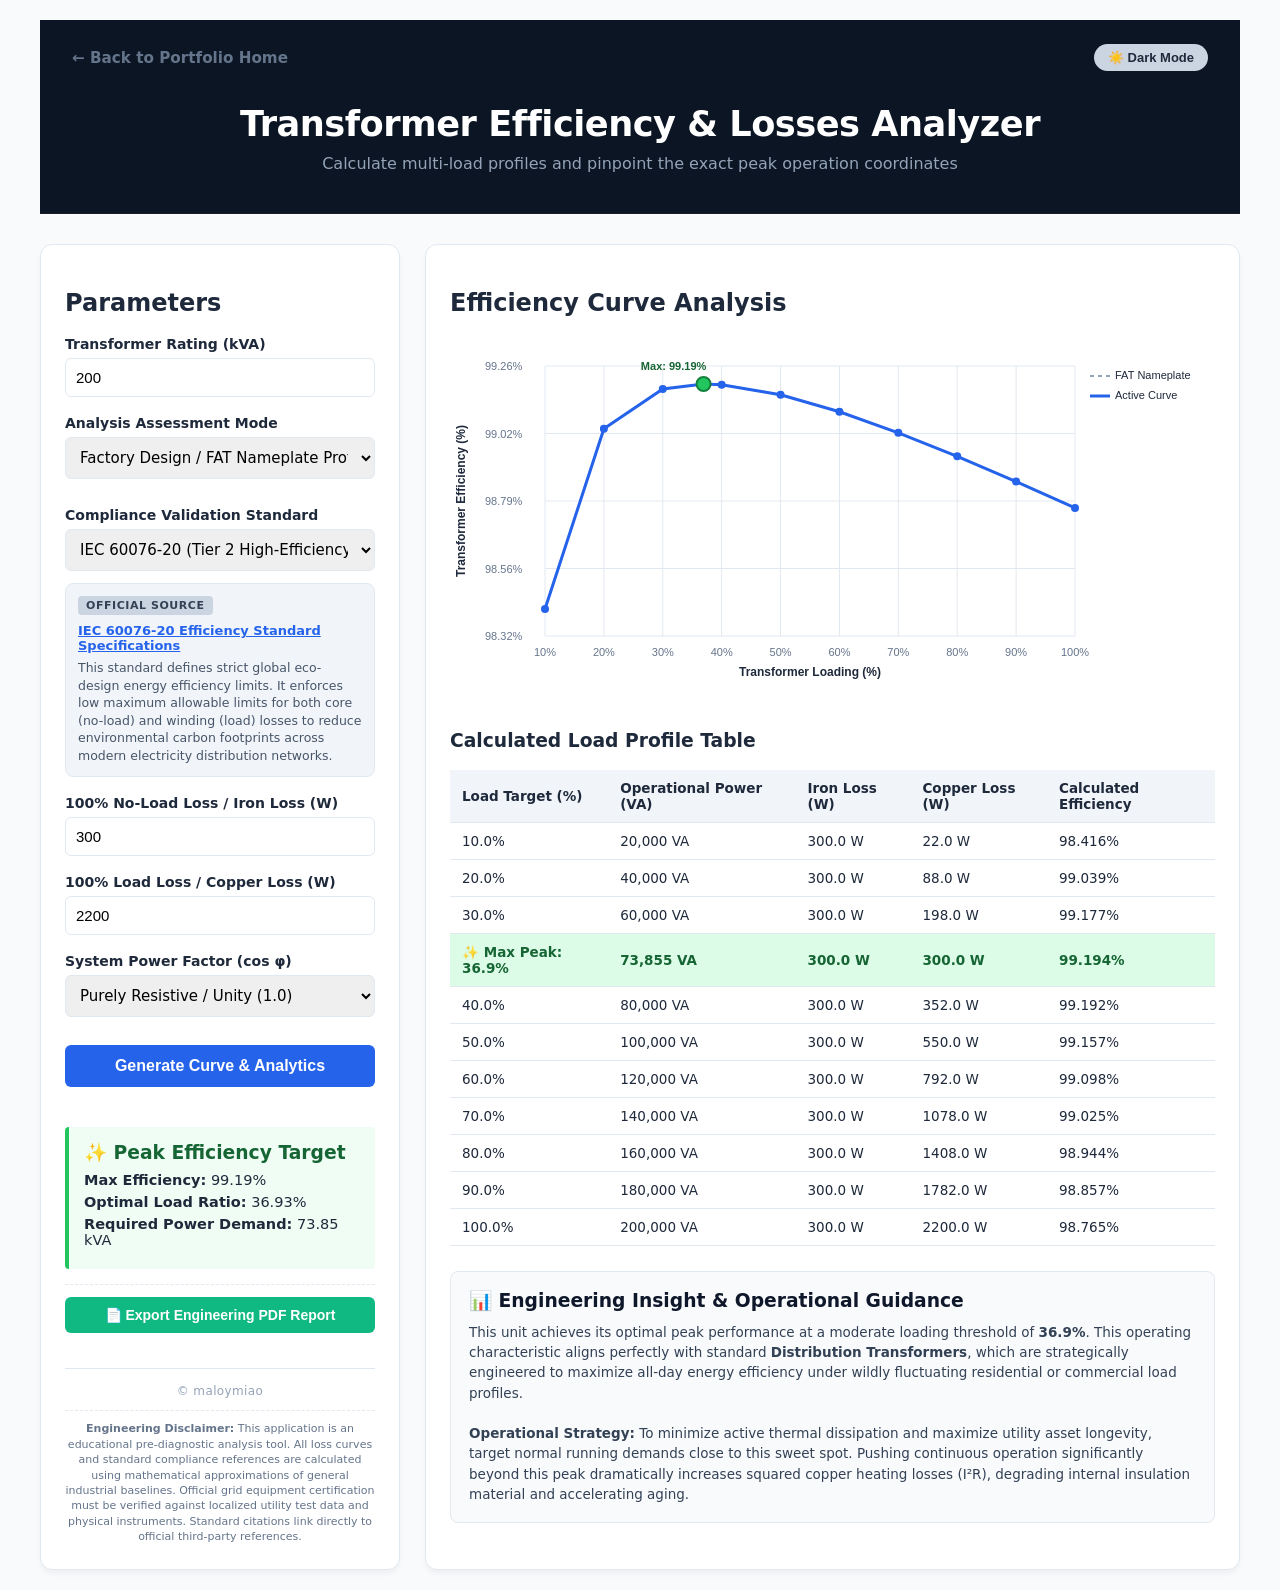
==== commit 8015b925: "Update Transformer_eff.html" ====
--- a/Transformer_eff.html
+++ b/Transformer_eff.html
@@ -18,7 +18,7 @@
                     &larr; Back to Portfolio Home
                 </a>
                 <button id="themeToggleBtn" onclick="toggleDashboardTheme()" style="width: auto; padding: 6px 14px; font-size: 13px; font-weight: 600; background-color: #cbd5e1; color: #1e293b; border-radius: 20px; border: none; cursor: pointer; transition: all 0.2s;">
-                    ☀️ Light Mode
+                    ☀️ Dark Mode
                 </button>
             </div>
 
